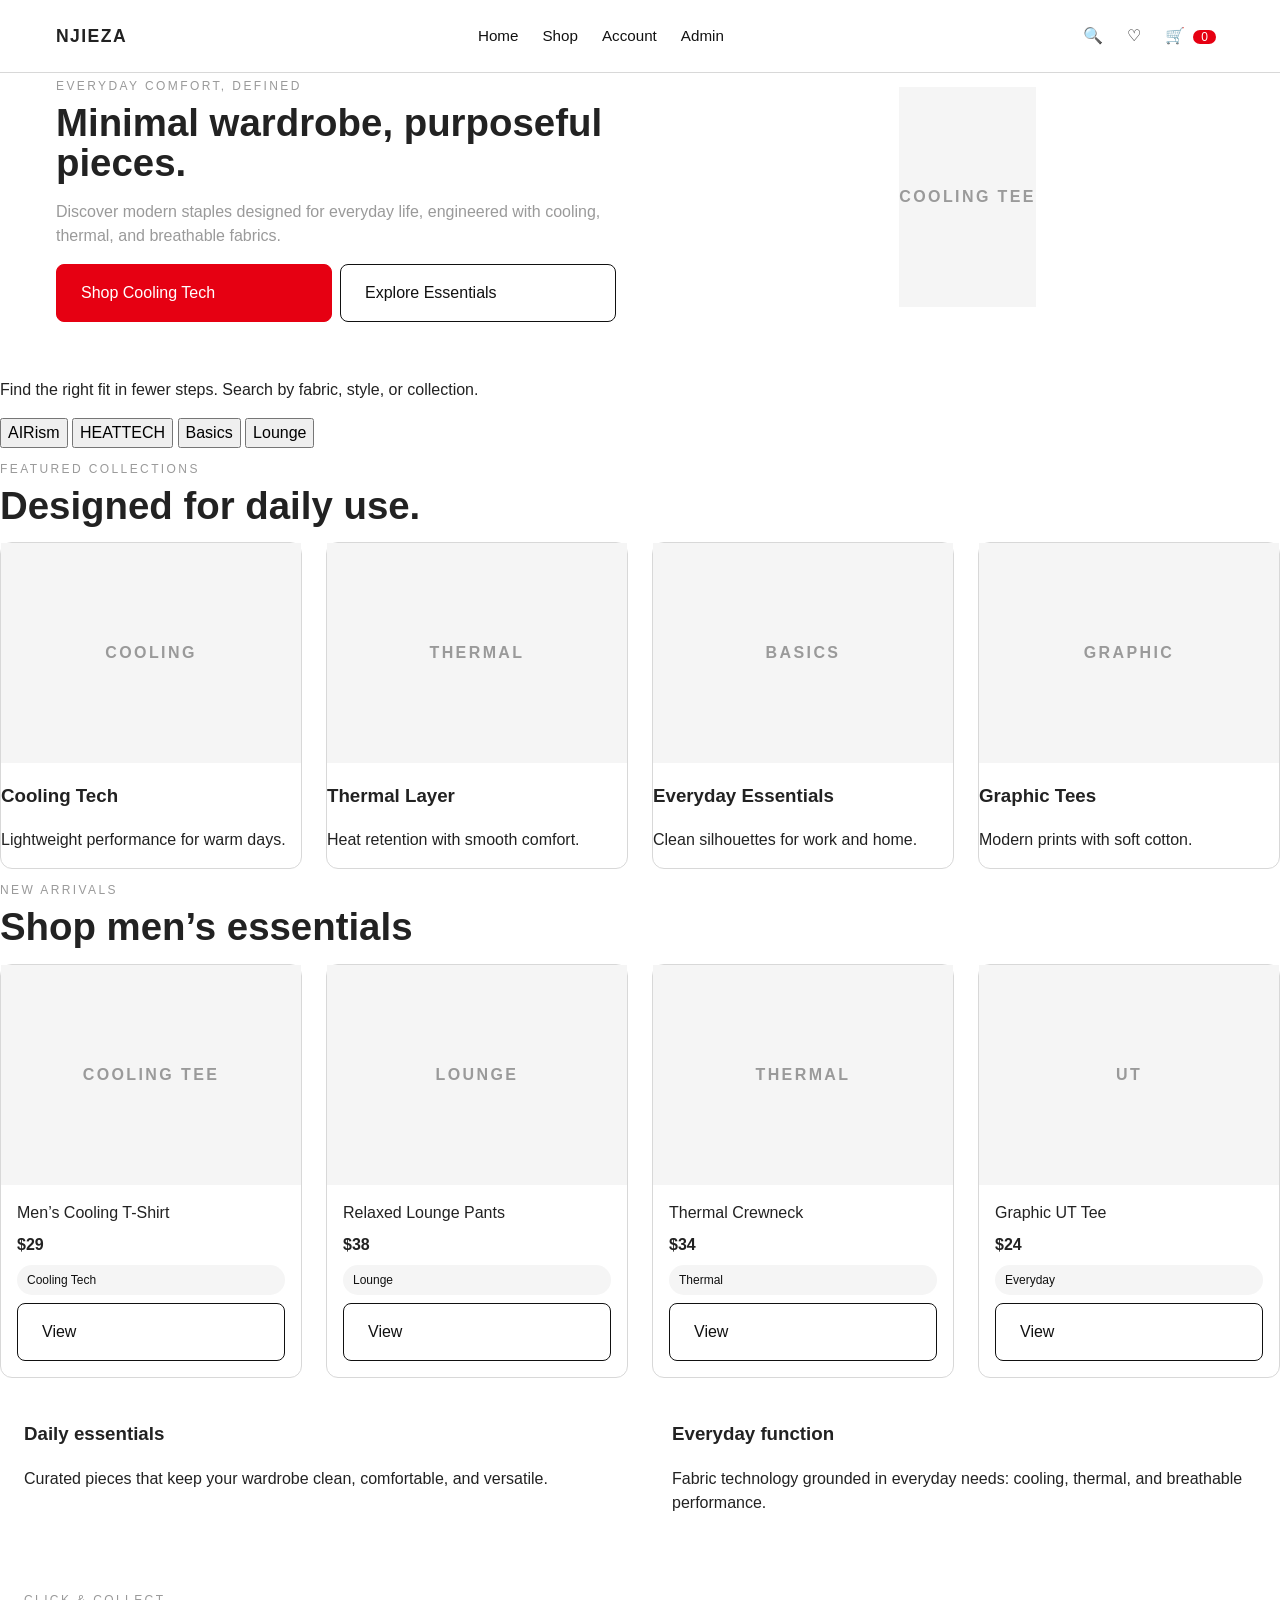
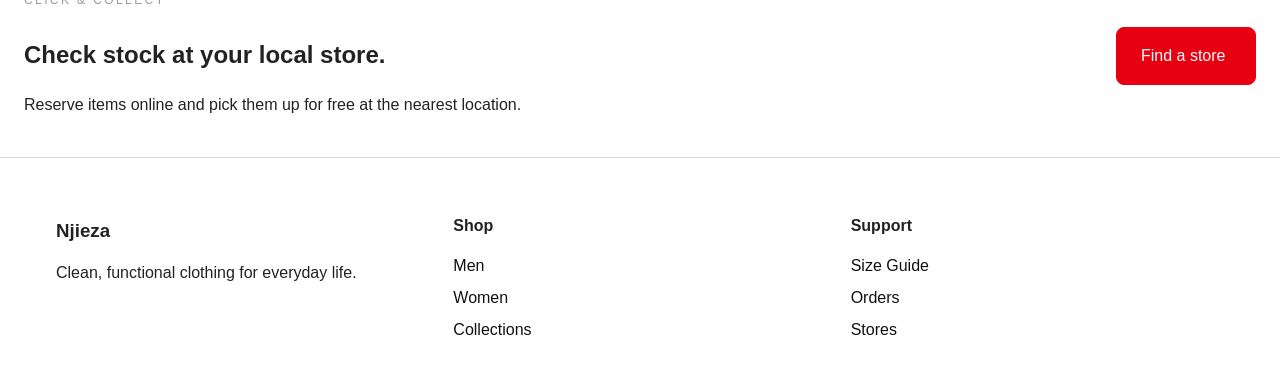
==== index.html @ dba6aa16 "kkk" ====
<!DOCTYPE html>
<html lang="en">
  <head>
    <meta charset="UTF-8" />
    <meta name="viewport" content="width=device-width, initial-scale=1.0" />
    <title>Njieza — Modern Minimal Clothing</title>
    <link rel="stylesheet" href="styles.css" />
    <script defer src="script.js"></script>
  </head>
  <body>
    <div class="site-shell">
      <header class="site-header">
        <div class="header-inner">
          <a class="logo" href="index.html">njieza</a>
          <nav class="main-nav" aria-label="Primary navigation">
            <a href="index.html">Home</a>
            <a href="shop.html">Shop</a>
            <a href="account.html">Account</a>
            <a href="admin.html">Admin</a>
          </nav>
          <div class="header-actions">
            <button class="icon-button search-toggle" type="button" aria-label="Open search">🔍</button>
            <a class="icon-button" href="#" aria-label="Wishlist">♡</a>
            <button class="icon-button cart-button" type="button" aria-label="Open cart">🛒 <span class="cart-count" id="cart-count">0</span></button>
          </div>
        </div>
        <div class="search-bar-panel hidden" id="search-panel">
          <input type="search" placeholder="Search by fabric, collection, or product" aria-label="Search products" />
          <div class="search-suggestions">
            <button type="button">AIRism</button>
            <button type="button">Thermal</button>
            <button type="button">Basics</button>
            <button type="button">Loungewear</button>
          </div>
        </div>
      </header>

      <main>
        <section class="hero-section">
          <div class="hero-copy">
            <span class="eyebrow">Everyday comfort, defined</span>
            <h1>Minimal wardrobe, purposeful pieces.</h1>
            <p>Discover modern staples designed for everyday life, engineered with cooling, thermal, and breathable fabrics.</p>
            <div class="hero-actions">
              <a class="button button-primary" href="product.html">Shop Cooling Tech</a>
              <a class="button button-secondary" href="#collections">Explore Essentials</a>
            </div>
          </div>
          <div class="hero-visual">
            <div class="hero-image hero-image-large">
              <div class="hero-image-frame">cooling tee</div>
            </div>
          </div>
        </section>

        <section class="search-hub">
          <p class="search-hub-copy">Find the right fit in fewer steps. Search by fabric, style, or collection.</p>
          <div class="chips-row">
            <button type="button">AIRism</button>
            <button type="button">HEATTECH</button>
            <button type="button">Basics</button>
            <button type="button">Lounge</button>
          </div>
        </section>

        <section class="collections-section" id="collections">
          <div class="section-head">
            <p class="section-eyebrow">Featured collections</p>
            <h2>Designed for daily use.</h2>
          </div>
          <div class="collection-grid">
            <article class="collection-card">
              <div class="collection-image">cooling</div>
              <h3>Cooling Tech</h3>
              <p>Lightweight performance for warm days.</p>
            </article>
            <article class="collection-card">
              <div class="collection-image">thermal</div>
              <h3>Thermal Layer</h3>
              <p>Heat retention with smooth comfort.</p>
            </article>
            <article class="collection-card">
              <div class="collection-image">basics</div>
              <h3>Everyday Essentials</h3>
              <p>Clean silhouettes for work and home.</p>
            </article>
            <article class="collection-card">
              <div class="collection-image">graphic</div>
              <h3>Graphic Tees</h3>
              <p>Modern prints with soft cotton.</p>
            </article>
          </div>
        </section>

        <section class="product-preview-section" id="men">
          <div class="section-head">
            <p class="section-eyebrow">New arrivals</p>
            <h2>Shop men’s essentials</h2>
          </div>
          <div class="product-grid">
            <article class="product-card">
              <div class="product-card-image">Cooling Tee</div>
              <div class="product-card-body">
                <span>Men’s Cooling T-Shirt</span>
                <strong>$29</strong>
                <span class="badge">Cooling Tech</span>
                <a href="product.html" class="button button-ghost">View</a>
              </div>
            </article>
            <article class="product-card">
              <div class="product-card-image">Lounge</div>
              <div class="product-card-body">
                <span>Relaxed Lounge Pants</span>
                <strong>$38</strong>
                <span class="badge">Lounge</span>
                <a href="product.html" class="button button-ghost">View</a>
              </div>
            </article>
            <article class="product-card">
              <div class="product-card-image">Thermal</div>
              <div class="product-card-body">
                <span>Thermal Crewneck</span>
                <strong>$34</strong>
                <span class="badge">Thermal</span>
                <a href="product.html" class="button button-ghost">View</a>
              </div>
            </article>
            <article class="product-card">
              <div class="product-card-image">UT</div>
              <div class="product-card-body">
                <span>Graphic UT Tee</span>
                <strong>$24</strong>
                <span class="badge">Everyday</span>
                <a href="product.html" class="button button-ghost">View</a>
              </div>
            </article>
          </div>
        </section>

        <section class="editorial-panel">
          <div class="editorial-card">
            <h3>Daily essentials</h3>
            <p>Curated pieces that keep your wardrobe clean, comfortable, and versatile.</p>
          </div>
          <div class="editorial-card">
            <h3>Everyday function</h3>
            <p>Fabric technology grounded in everyday needs: cooling, thermal, and breathable performance.</p>
          </div>
        </section>

        <section class="pickup-banner">
          <div>
            <p class="eyebrow">Click & Collect</p>
            <h2>Check stock at your local store.</h2>
            <p>Reserve items online and pick them up for free at the nearest location.</p>
          </div>
          <a class="button button-primary" href="checkout.html">Find a store</a>
        </section>
      </main>

      <footer class="site-footer">
        <div class="footer-grid">
          <div>
            <h3>Njieza</h3>
            <p>Clean, functional clothing for everyday life.</p>
          </div>
          <div>
            <p><strong>Shop</strong></p>
            <a href="#">Men</a>
            <a href="#">Women</a>
            <a href="#">Collections</a>
          </div>
          <div>
            <p><strong>Support</strong></p>
            <a href="#">Size Guide</a>
            <a href="#">Orders</a>
            <a href="#">Stores</a>
          </div>
        </div>
      </footer>

      <div class="mini-cart-drawer hidden" id="mini-cart">
        <div class="drawer-header">
          <h2>Your cart</h2>
          <button class="icon-button drawer-close" type="button" aria-label="Close cart">✕</button>
        </div>
        <div class="drawer-content" id="drawer-items">
          <p class="drawer-empty">Your cart is empty.</p>
        </div>
        <div class="drawer-footer">
          <div class="drawer-total">
            <span>Subtotal</span>
            <strong id="drawer-total">$0.00</strong>
          </div>
          <a class="button button-primary" href="checkout.html">Checkout</a>
        </div>
      </div>
    </div>
  </body>
</html>
---- styles.css ----
:root {
  --red: #e60012;
  --black: #111111;
  --charcoal: #222222;
  --white: #ffffff;
  --gray-100: #f5f5f5;
  --gray-200: #d8d8d8;
  --gray-300: #e0e0e0;
  --gray-400: #9a9a9a;
  --text: #222222;
  --radius-sm: 6px;
  --radius-md: 8px;
  --radius-lg: 12px;
  --body: 16px;
  --space-xs: 4px;
  --space-s: 8px;
  --space-m: 16px;
  --space-l: 24px;
  --space-xl: 32px;
  --space-xxl: 40px;
}

* {
  box-sizing: border-box;
}

html {
  scroll-behavior: smooth;
}

body {
  margin: 0;
  font-family: Inter, Roboto, Helvetica Neue, Arial, sans-serif;
  color: var(--text);
  background: var(--white);
  line-height: 1.5;
}

a {
  color: inherit;
  text-decoration: none;
}

button,
input,
select {
  font: inherit;
}

button {
  cursor: pointer;
}

.site-shell {
  min-height: 100vh;
}

.site-header {
  border-bottom: 1px solid var(--gray-200);
  background: var(--white);
  position: sticky;
  top: 0;
  z-index: 100;
}

.header-inner {
  display: flex;
  align-items: center;
  justify-content: space-between;
  gap: var(--space-m);
  max-width: 1200px;
  margin: 0 auto;
  padding: var(--space-m);
}

.logo {
  font-size: 1.1rem;
  font-weight: 700;
  letter-spacing: 0.08em;
  text-transform: uppercase;
}

.main-nav {
  display: flex;
  gap: var(--space-l);
  flex-wrap: wrap;
}

.main-nav a {
  color: var(--black);
  font-size: 0.95rem;
}

.header-actions {
  display: flex;
  align-items: center;
  gap: var(--space-s);
}

.icon-button {
  border: none;
  background: transparent;
  color: var(--black);
  font-size: 1rem;
  padding: var(--space-s);
}

.cart-count {
  background: var(--red);
  color: var(--white);
  border-radius: 999px;
  padding: 0 var(--space-s);
  font-size: 0.75rem;
  margin-left: var(--space-xs);
}

.search-bar-panel {
  max-width: 1200px;
  margin: 0 auto;
  padding: 0 var(--space-m) var(--space-m);
}

.search-bar-panel input {
  width: 100%;
  max-width: 680px;
  padding: var(--space-m);
  border: 1px solid var(--gray-200);
  border-radius: var(--radius-md);
}

.search-suggestions {
  display: flex;
  flex-wrap: wrap;
  gap: var(--space-s);
  margin-top: var(--space-s);
}

.search-suggestions button {
  border: 1px solid var(--gray-200);
  background: var(--gray-100);
  padding: var(--space-s) var(--space-m);
  border-radius: var(--radius-md);
}

.hidden {
  display: none !important;
}

.hero-section,
.account-hero,
.admin-login-panel,
.admin-dashboard,
.filters-section,
.product-page,
.checkout-page {
  padding: 0 var(--space-m) var(--space-xxl);
  max-width: 1200px;
  margin: 0 auto;
}

.hero-section {
  display: grid;
  gap: var(--space-xxl);
  align-items: center;
  grid-template-columns: 1.2fr 1fr;
}

.hero-copy {
  max-width: 560px;
}

.eyebrow,
.section-eyebrow {
  display: inline-block;
  text-transform: uppercase;
  letter-spacing: 0.2em;
  color: var(--gray-400);
  font-size: 0.75rem;
  margin-bottom: var(--space-s);
}

.hero-section h1,
.section-head h2,
.account-hero h1,
.admin-login-panel h1 {
  font-size: clamp(2rem, 3vw, 3.2rem);
  margin: 0 0 var(--space-m);
  line-height: 1.05;
}

.hero-section p,
.section-head p,
.product-description,
.details-card p,
.review-copy,
.sidebar-note p,
.account-hero p,
.admin-login-panel p {
  color: var(--gray-400);
  max-width: 620px;
}

.hero-actions,
.product-actions,
.filters-grid,
.account-grid,
.admin-grid,
.admin-wide {
  display: grid;
  gap: var(--space-s);
}

.hero-actions {
  grid-template-columns: repeat(2, minmax(0, 1fr));
}

.button {
  border: 1px solid transparent;
  padding: 16px 24px;
  border-radius: var(--radius-md);
  min-width: 140px;
  transition: transform 0.2s ease, background 0.2s ease, color 0.2s ease;
}

.button:hover {
  transform: translateY(-1px);
}

.button-primary {
  background: var(--red);
  border-color: var(--red);
  color: var(--white);
}

.button-secondary,
.button-ghost {
  background: var(--white);
  border-color: var(--black);
  color: var(--black);
}

.hero-visual {
  display: flex;
  justify-content: center;
}

.hero-image,
.collection-image,
.product-card-image,
.recommendation-image,
.product-image,
.qr-placeholder {
  height: 220px;
  background: var(--gray-100);
  color: var(--gray-400);
  display: grid;
  place-items: center;
  text-transform: uppercase;
  letter-spacing: 0.15em;
  font-weight: 700;
}

.hero-card,
.collection-card,
.product-card,
.account-card,
.admin-card,
.checkout-card,
.details-card,
.review-card {
  background: var(--white);
  border: 1px solid var(--gray-200);
  border-radius: var(--radius-lg);
}

.hero-card {
  padding: var(--space-l);
}

.hero-card-small {
  min-height: 220px;
  display: grid;
  place-items: center;
}

.collection-grid,
.product-grid {
  display: grid;
  gap: var(--space-l);
}

.collection-grid {
  grid-template-columns: repeat(4, minmax(0, 1fr));
}

.product-card {
  display: flex;
  flex-direction: column;
}

.product-card-body {
  display: grid;
  gap: var(--space-s);
  padding: var(--space-m);
}

.product-card-body strong {
  font-size: 1rem;
}

.badge {
  display: inline-flex;
  background: var(--gray-100);
  color: var(--black);
  border-radius: 999px;
  padding: 6px 10px;
  font-size: 0.75rem;
}

.product-preview-section .product-grid {
  grid-template-columns: repeat(4, minmax(0, 1fr));
}

.editorial-panel {
  display: grid;
  gap: var(--space-m);
  grid-template-columns: 1fr 1fr;
}

.editorial-card,
.pickup-banner,
.account-card,
.admin-card,
.checkout-card {
  padding: var(--space-l);
}

.pickup-banner {
  display: flex;
  align-items: center;
  justify-content: space-between;
  gap: var(--space-m);
}

.site-footer {
  border-top: 1px solid var(--gray-200);
  background: var(--white);
}

.footer-grid {
  display: grid;
  gap: var(--space-l);
  grid-template-columns: repeat(3, minmax(0, 1fr));
  max-width: 1200px;
  margin: 0 auto;
  padding: var(--space-xxl) var(--space-m);
}

.footer-grid h3 {
  margin-bottom: var(--space-s);
}

.footer-grid a {
  display: block;
  margin-bottom: var(--space-s);
  color: var(--black);
}

.product-page .product-hero {
  display: grid;
  gap: var(--space-xxl);
  grid-template-columns: 1.1fr 0.9fr;
  align-items: start;
  padding-top: var(--space-xxl);
}

.product-media,
.product-details {
  background: var(--white);
}

.thumbnail-row,
.swatch-row,
.size-row,
.badge-strip,
.product-actions,
.filters-grid,
.wishlist-list,
.history-list,
.reorder-list,
.inventory-list,
.member-list {
  display: grid;
  gap: var(--space-s);
}

.thumbnail,
.swatch,
.size-chip,
.store-card {
  border: 1px solid var(--gray-200);
  background: var(--white);
}

.thumbnail {
  padding: var(--space-s) var(--space-m);
  border-radius: var(--radius-md);
}

.thumbnail.selected,
.swatch.selected,
.size-chip.selected,
.store-card.selected {
  border-color: var(--red);
}

.swatch {
  width: 40px;
  height: 40px;
  border-radius: 50%;
  border: 2px solid transparent;
}

.swatch[data-color="cooling"] { background: #ffffff; }
.swatch[data-color="black"] { background: #111111; }
.swatch[data-color="steel"] { background: #4d4d4d; }

.size-chip {
  padding: 12px 18px;
  border-radius: var(--radius-md);
}

.size-chip.unavailable {
  opacity: 0.4;
  cursor: not-allowed;
}

.variant-group,
.size-assistant,
.product-form,
.checkout-card,
.account-card,
.admin-card {
  display: grid;
  gap: var(--space-s);
}

.variant-label,
.filters-grid label,
.size-assistant label,
.delivery-panel label {
  display: grid;
  gap: var(--space-xs);
  color: var(--charcoal);
}

input,
select {
  width: 100%;
  padding: var(--space-s) var(--space-m);
  border: 1px solid var(--gray-200);
  border-radius: var(--radius-md);
}

.recommendation.hidden,
.order-dialog.hidden {
  display: none;
}

.style-with-section .recommendation-carousel {
  display: grid;
  grid-template-columns: repeat(3, minmax(0, 1fr));
  gap: var(--space-l);
}

.recommendation-card {
  padding: var(--space-m);
}

.recommendation-card .recommendation-image {
  height: 180px;
}

.details-grid,
.account-grid,
.admin-grid {
  display: grid;
  gap: var(--space-l);
}

.details-grid {
  grid-template-columns: 1fr 1fr;
}

.review-card,
.details-card,
.account-card,
.admin-card,
.checkout-card {
  padding: var(--space-l);
}

.review-meta {
  color: var(--gray-400);
  font-size: 0.9rem;
}

.availability-section {
  display: grid;
  gap: var(--space-l);
  grid-template-columns: 1.6fr 1fr;
}

.availability-panel,
.membership-card {
  padding: var(--space-l);
}

.store-list,
.admin-members,
.wishlist-list,
.history-list,
.reorder-list,
.inventory-list {
  display: grid;
  gap: var(--space-s);
  margin-top: var(--space-m);
}

.store-card {
  border-radius: var(--radius-md);
  padding: var(--space-m);
  cursor: pointer;
}

.membership-card {
  display: grid;
  gap: var(--space-m);
}

.qr-placeholder {
  height: 200px;
  display: grid;
  place-items: center;
  background: var(--white);
}

.checkout-hero {
  max-width: 1200px;
  margin: 0 auto;
  padding: 0 var(--space-m) var(--space-l);
}

.checkout-progress {
  display: flex;
  align-items: center;
  gap: 10px;
}

.step {
  width: 32px;
  height: 32px;
  border-radius: 50%;
  border: 1px solid var(--gray-200);
  display: grid;
  place-items: center;
  color: var(--gray-400);
}

.step.active {
  border-color: var(--red);
  color: var(--red);
}

.progress-line {
  flex: 1;
  height: 1px;
  background: var(--gray-200);
}

.progress-labels {
  display: grid;
  grid-template-columns: repeat(4, 1fr);
  gap: 10px;
  margin-top: var(--space-s);
  font-size: 0.85rem;
  color: var(--gray-400);
}

.checkout-grid {
  display: grid;
  grid-template-columns: 2.4fr 1fr;
  gap: var(--space-l);
  max-width: 1200px;
  margin: 0 auto;
  padding: 0 var(--space-m) var(--space-xxl);
}

.checkout-panel {
  display: grid;
  gap: var(--space-l);
}

.radio-group {
  display: grid;
  gap: var(--space-s);
  margin-top: var(--space-m);
}

.radio-group label {
  display: flex;
  gap: var(--space-s);
  align-items: center;
}

.delivery-panel {
  display: grid;
  gap: var(--space-m);
  margin-top: var(--space-l);
}

.form-row {
  display: grid;
  grid-template-columns: 1fr 1fr;
  gap: var(--space-s);
}

.order-summary {
  display: grid;
  gap: var(--space-s);
}

.order-row {
  display: flex;
  justify-content: space-between;
}

.order-row.total {
  border-top: 1px solid var(--gray-200);
  padding-top: var(--space-s);
}

.sidebar-card {
  padding: var(--space-l);
  background: var(--gray-100);
}

.checkout-cart-summary {
  display: grid;
  gap: var(--space-s);
}

.checkout-item {
  display: flex;
  justify-content: space-between;
}

.sidebar-note {
  margin-top: var(--space-l);
}

.order-dialog {
  position: fixed;
  inset: 0;
  background: rgba(17, 17, 17, 0.55);
  display: grid;
  place-items: center;
  padding: var(--space-l);
}

.order-dialog-card {
  background: var(--white);
  border-radius: var(--radius-lg);
  padding: var(--space-xxl);
  max-width: 480px;
  text-align: center;
}

.mini-cart-drawer {
  position: fixed;
  top: 0;
  right: 0;
  width: min(420px, 100%);
  height: 100vh;
  background: var(--white);
  border-left: 1px solid var(--gray-200);
  box-shadow: -12px 0 40px rgba(0, 0, 0, 0.06);
  display: flex;
  flex-direction: column;
  z-index: 100;
}

.drawer-header,
.drawer-footer {
  padding: var(--space-l);
}

.drawer-header {
  display: flex;
  justify-content: space-between;
  align-items: center;
}

.drawer-content {
  flex: 1;
  padding: 0 var(--space-l);
  overflow-y: auto;
}

.drawer-empty {
  color: var(--gray-400);
}

.drawer-total {
  display: flex;
  justify-content: space-between;
  margin-bottom: var(--space-s);
}

.filters-grid {
  display: grid;
  grid-template-columns: repeat(4, minmax(0, 1fr));
  gap: var(--space-l);
}

.filters-grid label {
  display: grid;
  gap: var(--space-s);
}

.empty-state {
  color: var(--gray-400);
  padding: var(--space-l) 0;
}

.account-hero {
  padding-top: var(--space-xxl);
}

.account-card {
  padding: var(--space-l);
}

.account-grid {
  display: grid;
  gap: var(--space-l);
  grid-template-columns: 1fr 1fr;
}

.account-membership {
  display: grid;
  gap: var(--space-m);
}

.membership-label {
  font-weight: 700;
  color: var(--gray-400);
}

.membership-code {
  font-size: 1.4rem;
  letter-spacing: 0.1em;
}

.wishlist-list,
.history-list,
.reorder-list,
.inventory-list,
.member-list {
  display: grid;
  gap: var(--space-s);
}

.wishlist-row,
.history-card,
.reorder-row,
.inventory-row,
.member-row,
.table-row {
  display: grid;
  gap: var(--space-s);
  padding: var(--space-s) var(--space-s);
  border-bottom: 1px solid var(--gray-200);
}

.wishlist-row,
.reorder-row,
.inventory-row,
.member-row,
.order-row {
  grid-template-columns: 1fr auto;
  align-items: center;
}

.history-card {
  grid-template-columns: 1fr auto;
  align-items: center;
}

.admin-login-panel,
.admin-dashboard {
  max-width: 1200px;
  margin: 0 auto;
  padding: var(--space-xxl) var(--space-m);
}

.admin-login-panel {
  display: grid;
  place-items: center;
  min-height: 70vh;
}

.admin-grid {
  display: grid;
  gap: var(--space-l);
  grid-template-columns: repeat(4, minmax(0, 1fr));
}

.admin-metric {
  text-align: center;
}

.admin-metric strong {
  display: block;
  font-size: 1.8rem;
  margin-top: var(--space-s);
}

.admin-panel {
  margin-top: var(--space-l);
}

.admin-wide {
  grid-column: span 4;
  display: grid;
  grid-template-columns: repeat(2, minmax(0, 1fr));
  gap: var(--space-l);
}

.product-form {
  display: grid;
  gap: var(--space-s);
  margin-top: var(--space-l);
}

.admin-dashboard .table-row,
.admin-dashboard .order-row,
.admin-dashboard .inventory-row,
.admin-dashboard .member-row {
  border-bottom: 1px solid var(--gray-200);
}

.admin-dashboard .table-row {
  grid-template-columns: 1.5fr 0.8fr 0.8fr 0.8fr 0.6fr;
  align-items: center;
}

.admin-dashboard .order-row {
  display: grid;
  grid-template-columns: 1.6fr 0.8fr 0.8fr 1fr;
  align-items: center;
}

.admin-dashboard .inventory-row,
.admin-dashboard .member-row {
  grid-template-columns: 1fr auto;
  align-items: center;
}

.admin-dashboard .order-action {
  justify-self: end;
}

.admin-card h3,
.product-form h4,
.account-card h2,
.checkout-card h2,
.details-card h3,
.review-card h3 {
  margin-bottom: var(--space-s);
}

@media (max-width: 980px) {
  .hero-section,
  .product-hero,
  .checkout-grid,
  .details-grid,
  .collection-grid,
  .product-grid,
  .style-with-section .recommendation-carousel,
  .footer-grid,
  .editorial-panel,
  .availability-section,
  .account-grid,
  .admin-grid,
  .admin-wide,
  .filters-grid {
    grid-template-columns: 1fr;
  }

  .main-nav {
    gap: var(--space-m);
  }
}

@media (max-width: 680px) {
  .header-inner {
    flex-direction: column;
    align-items: stretch;
  }

  .hero-section,
  .product-hero {
    padding-top: var(--space-l);
  }

  .hero-actions {
    grid-template-columns: 1fr;
  }

  .button {
    width: 100%;
  }

  .form-row {
    grid-template-columns: 1fr;
  }
}
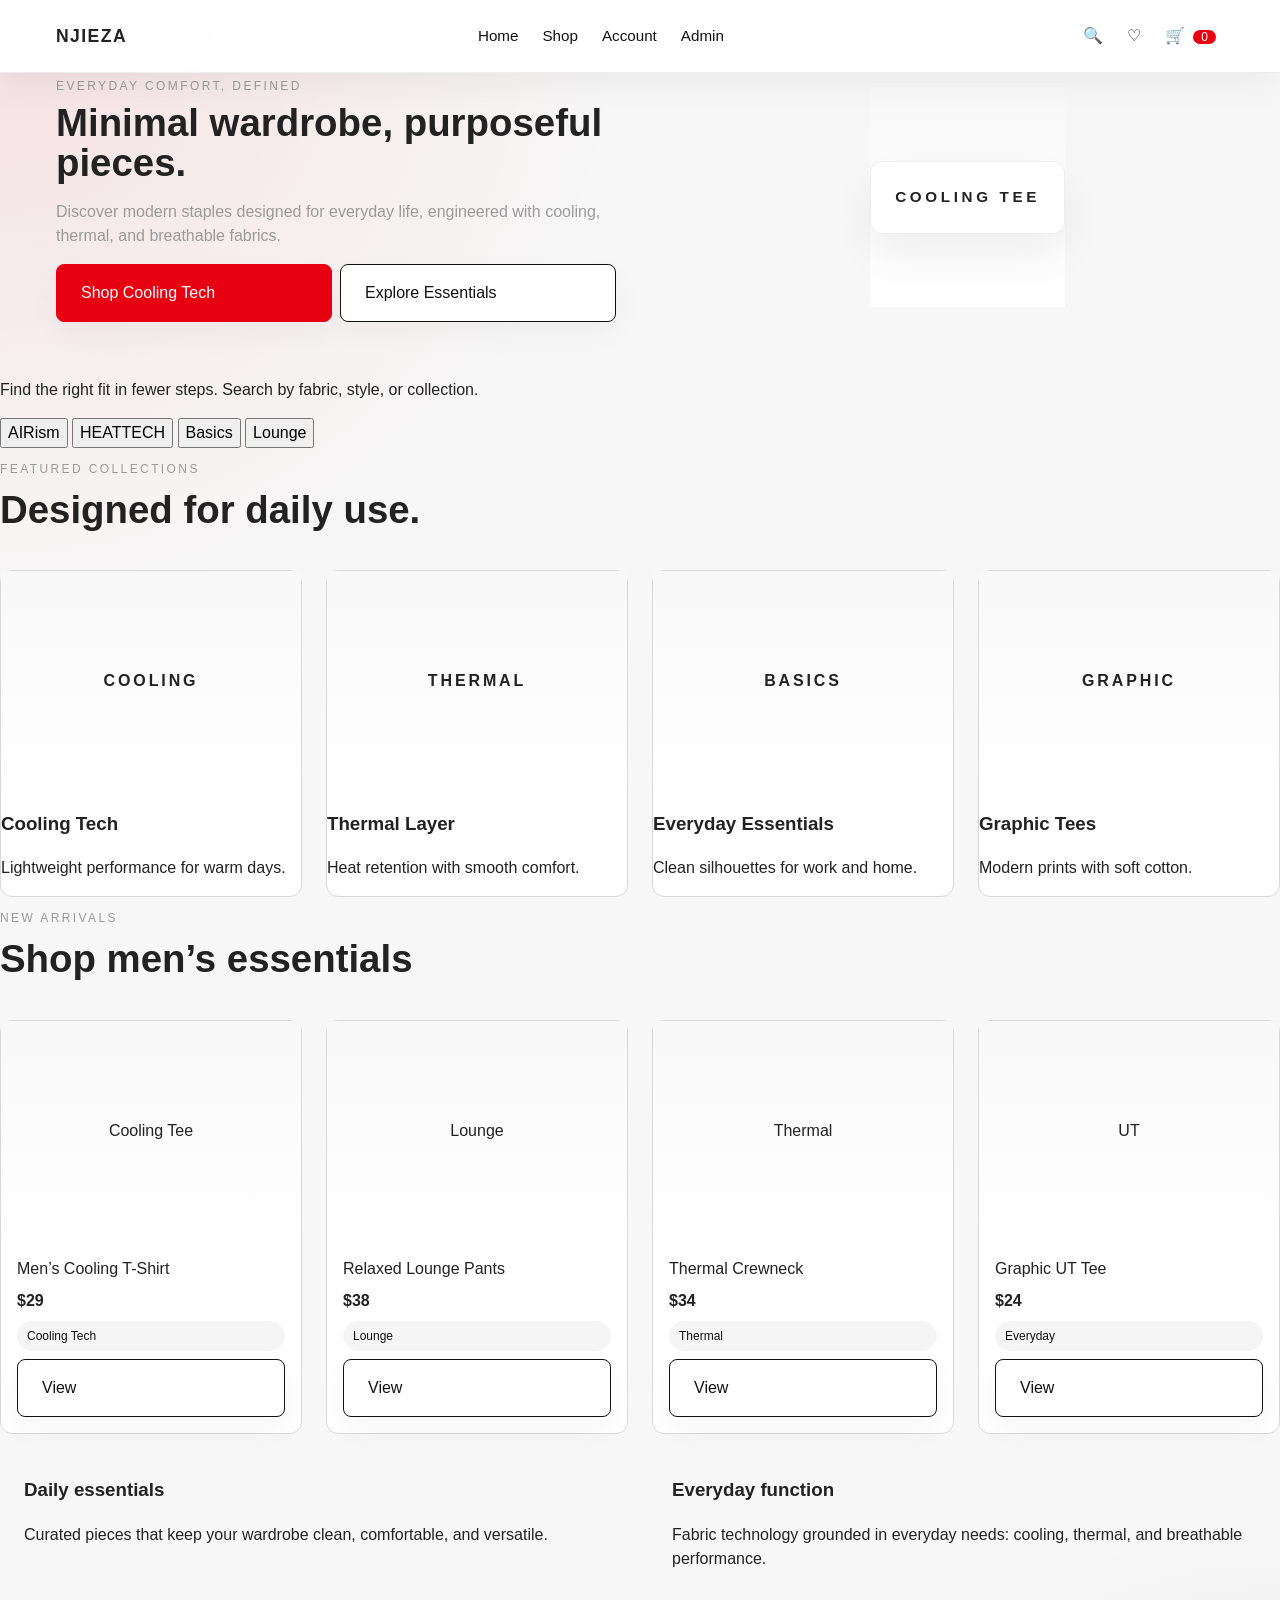
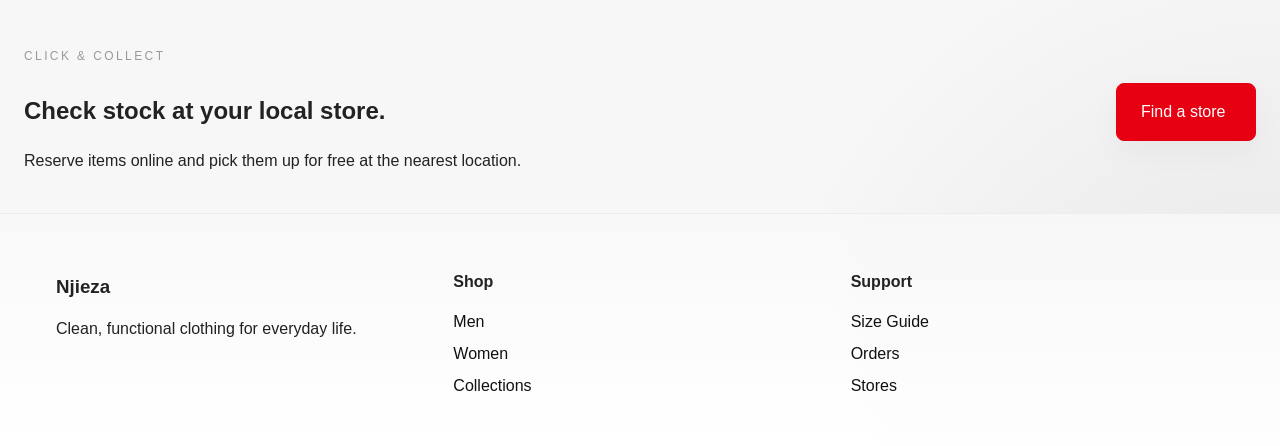
==== commit f592bde5: "ass" ====
--- a/index.html
+++ b/index.html
@@ -42,7 +42,7 @@
             <h1>Minimal wardrobe, purposeful pieces.</h1>
             <p>Discover modern staples designed for everyday life, engineered with cooling, thermal, and breathable fabrics.</p>
             <div class="hero-actions">
-              <a class="button button-primary" href="product.html">Shop Cooling Tech</a>
+              <a class="button button-primary" href="product.html?id=cooling-tee">Shop Cooling Tech</a>
               <a class="button button-secondary" href="#collections">Explore Essentials</a>
             </div>
           </div>
--- a/styles.css
+++ b/styles.css
@@ -30,9 +30,12 @@
 
 body {
   margin: 0;
+  min-height: 100vh;
   font-family: Inter, Roboto, Helvetica Neue, Arial, sans-serif;
   color: var(--text);
-  background: var(--white);
+  background: radial-gradient(circle at top left, rgba(230, 0, 18, 0.09), transparent 26%),
+              radial-gradient(circle at bottom right, rgba(17, 17, 17, 0.08), transparent 22%),
+              #f7f7f7;
   line-height: 1.5;
 }
 
@@ -56,11 +59,13 @@
 }
 
 .site-header {
-  border-bottom: 1px solid var(--gray-200);
-  background: var(--white);
+  border-bottom: 1px solid rgba(34, 34, 34, 0.08);
+  background: rgba(255, 255, 255, 0.96);
+  backdrop-filter: blur(14px);
   position: sticky;
   top: 0;
   z-index: 100;
+  box-shadow: 0 12px 36px rgba(17, 17, 17, 0.05);
 }
 
 .header-inner {
@@ -219,11 +224,13 @@
   padding: 16px 24px;
   border-radius: var(--radius-md);
   min-width: 140px;
-  transition: transform 0.2s ease, background 0.2s ease, color 0.2s ease;
+  transition: transform 0.2s ease, background 0.2s ease, color 0.2s ease, border-color 0.2s ease, box-shadow 0.2s ease;
+  box-shadow: 0 12px 30px rgba(0, 0, 0, 0.04);
 }
 
 .button:hover {
-  transform: translateY(-1px);
+  transform: translateY(-2px);
+  box-shadow: 0 18px 36px rgba(0, 0, 0, 0.08);
 }
 
 .button-primary {
@@ -246,18 +253,84 @@
 
 .hero-image,
 .collection-image,
-.product-card-image,
 .recommendation-image,
-.product-image,
 .qr-placeholder {
   height: 220px;
-  background: var(--gray-100);
-  color: var(--gray-400);
+  background: linear-gradient(180deg, #f8f8f8 0%, #ffffff 100%);
+  color: var(--gray-500);
   display: grid;
   place-items: center;
   text-transform: uppercase;
-  letter-spacing: 0.15em;
+  letter-spacing: 0.18em;
   font-weight: 700;
+}
+
+.product-card-image,
+.product-image {
+  width: 100%;
+  min-height: 220px;
+  max-height: 320px;
+  border-radius: var(--radius-md);
+  overflow: hidden;
+  background: linear-gradient(180deg, #f8f8f8 0%, #ffffff 100%);
+  display: grid;
+  place-items: center;
+}
+
+img.product-card-image,
+img.product-image {
+  width: 100%;
+  height: 100%;
+  object-fit: cover;
+  display: block;
+}
+
+.hero-image-frame {
+  width: min(320px, 100%);
+  padding: var(--space-l);
+  border: 1px solid rgba(17, 17, 17, 0.07);
+  border-radius: var(--radius-lg);
+  background: rgba(255, 255, 255, 0.88);
+  box-shadow: 0 20px 40px rgba(17, 17, 17, 0.06);
+  text-transform: uppercase;
+  letter-spacing: 0.24em;
+  font-size: 0.95rem;
+  color: var(--gray-500);
+}
+
+.section-head {
+  display: grid;
+  gap: var(--space-xs);
+  margin-bottom: var(--space-l);
+}
+
+.main-nav a:hover,
+.button-secondary:hover,
+.button-ghost:hover {
+  color: var(--red);
+  border-color: rgba(230, 0, 18, 0.2);
+}
+
+input:focus,
+select:focus {
+  outline: none;
+  border-color: var(--red);
+  box-shadow: 0 0 0 4px rgba(230, 0, 18, 0.12);
+}
+
+.collection-card,
+.product-card,
+.editorial-card,
+.store-card {
+  transition: transform 0.25s ease, box-shadow 0.25s ease;
+}
+
+.collection-card:hover,
+.product-card:hover,
+.editorial-card:hover,
+.store-card:hover {
+  transform: translateY(-3px);
+  box-shadow: 0 26px 55px rgba(0, 0, 0, 0.08);
 }
 
 .hero-card,
@@ -296,6 +369,7 @@
 .product-card {
   display: flex;
   flex-direction: column;
+  transition: transform 0.25s ease, box-shadow 0.25s ease;
 }
 
 .product-card-body {
@@ -343,8 +417,8 @@
 }
 
 .site-footer {
-  border-top: 1px solid var(--gray-200);
-  background: var(--white);
+  border-top: 1px solid rgba(34, 34, 34, 0.08);
+  background: linear-gradient(180deg, rgba(248, 248, 248, 0.95), rgba(255, 255, 255, 0.96));
 }
 
 .footer-grid {
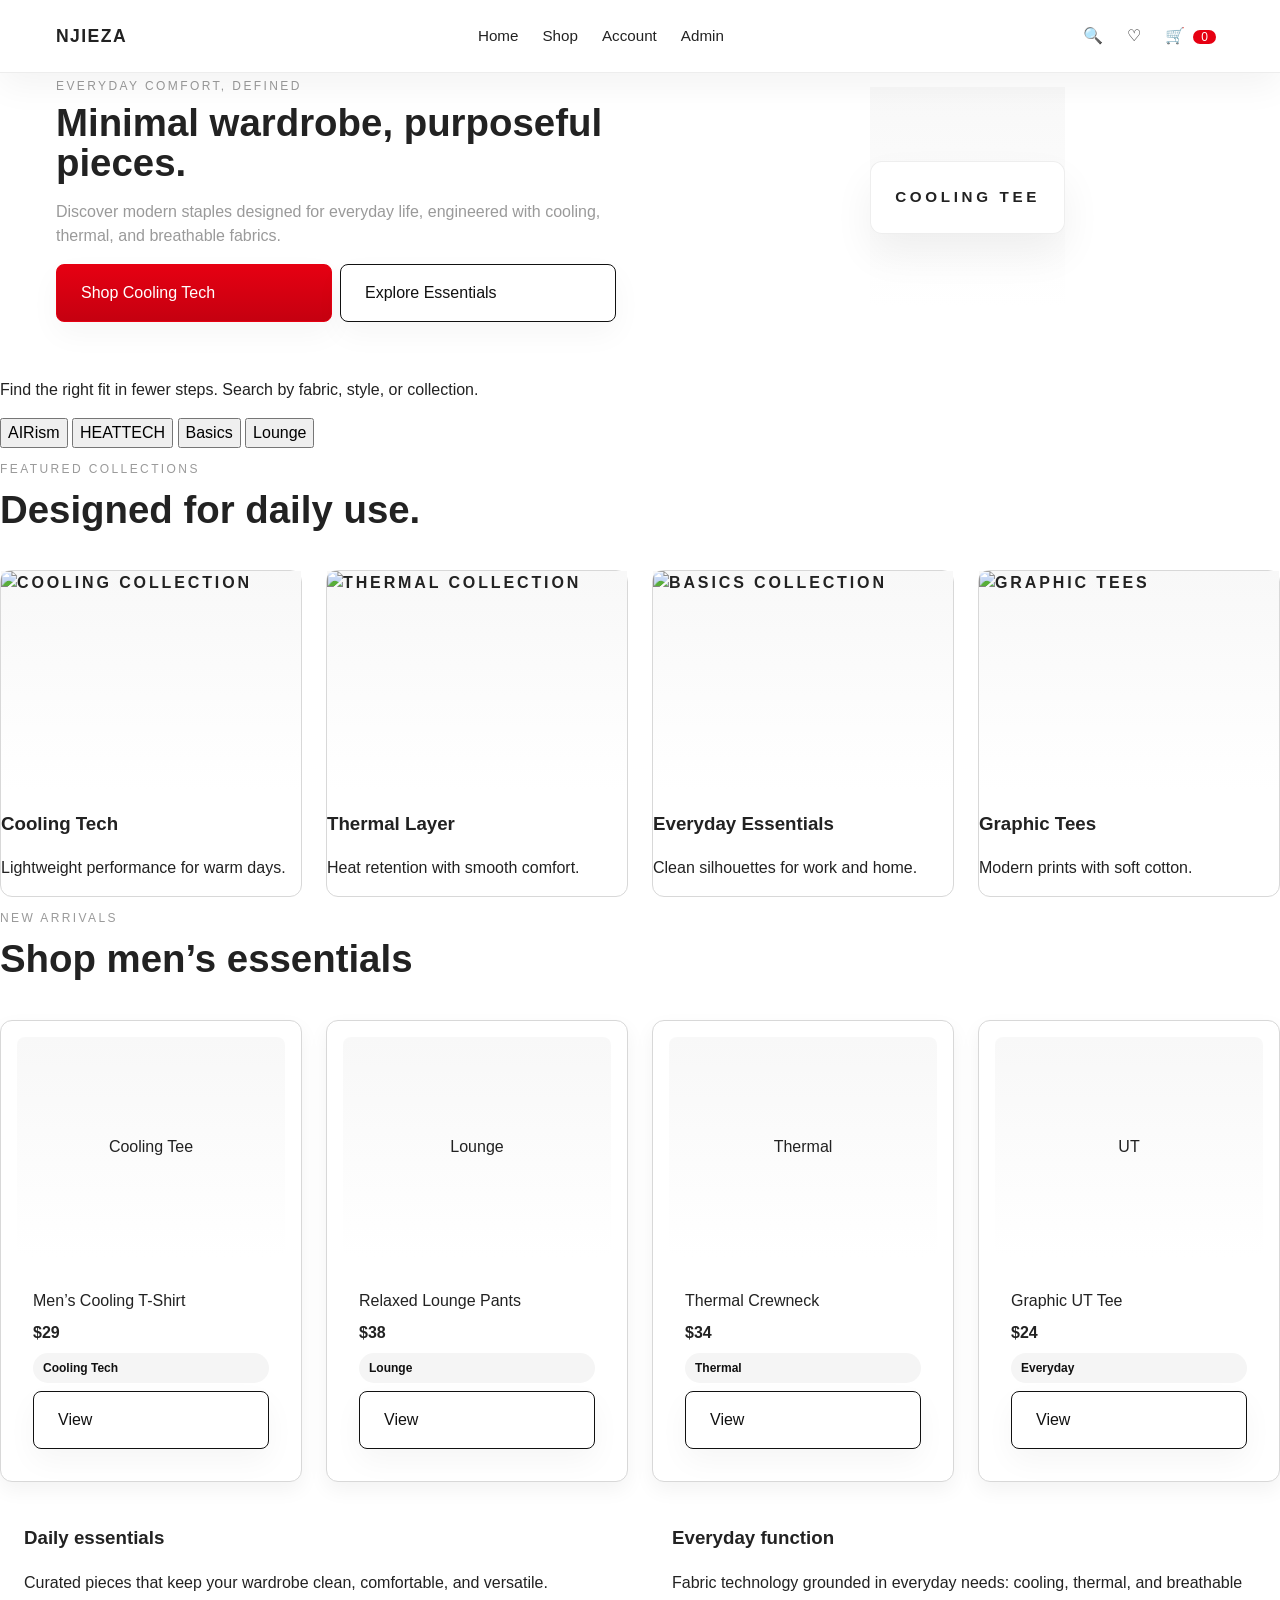
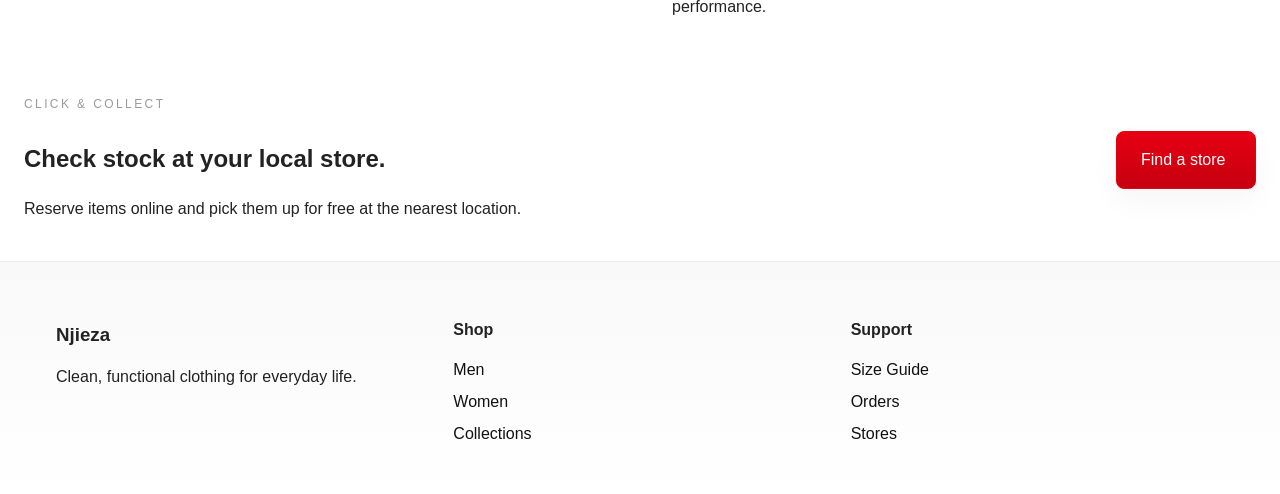
==== commit 4c0c1f6c: "yyy" ====
--- a/index.html
+++ b/index.html
@@ -70,22 +70,22 @@
           </div>
           <div class="collection-grid">
             <article class="collection-card">
-              <div class="collection-image">cooling</div>
+              <div class="collection-image"><img src="https://images.unsplash.com/photo-1512436991641-6745cdb1723f?auto=format&fit=crop&w=1200&q=80" alt="Cooling collection" /></div>
               <h3>Cooling Tech</h3>
               <p>Lightweight performance for warm days.</p>
             </article>
             <article class="collection-card">
-              <div class="collection-image">thermal</div>
+              <div class="collection-image"><img src="https://images.unsplash.com/photo-1514996937319-344454492b37?auto=format&fit=crop&w=1200&q=80" alt="Thermal collection" /></div>
               <h3>Thermal Layer</h3>
               <p>Heat retention with smooth comfort.</p>
             </article>
             <article class="collection-card">
-              <div class="collection-image">basics</div>
+              <div class="collection-image"><img src="https://images.unsplash.com/photo-1540574163026-643ea20ade25?auto=format&fit=crop&w=1200&q=80" alt="Basics collection" /></div>
               <h3>Everyday Essentials</h3>
               <p>Clean silhouettes for work and home.</p>
             </article>
             <article class="collection-card">
-              <div class="collection-image">graphic</div>
+              <div class="collection-image"><img src="https://images.unsplash.com/photo-1512436991641-6745cdb1723f?auto=format&fit=crop&w=1200&q=80" alt="Graphic tees" /></div>
               <h3>Graphic Tees</h3>
               <p>Modern prints with soft cotton.</p>
             </article>
--- a/styles.css
+++ b/styles.css
@@ -33,9 +33,7 @@
   min-height: 100vh;
   font-family: Inter, Roboto, Helvetica Neue, Arial, sans-serif;
   color: var(--text);
-  background: radial-gradient(circle at top left, rgba(230, 0, 18, 0.09), transparent 26%),
-              radial-gradient(circle at bottom right, rgba(17, 17, 17, 0.08), transparent 22%),
-              #f7f7f7;
+  background: #fff;
   line-height: 1.5;
 }
 
@@ -92,9 +90,11 @@
 }
 
 .main-nav a {
-  color: var(--black);
+  color: var(--charcoal);
   font-size: 0.95rem;
 }
+
+.main-nav a:hover { color: var(--red); }
 
 .header-actions {
   display: flex;
@@ -234,7 +234,7 @@
 }
 
 .button-primary {
-  background: var(--red);
+  background: linear-gradient(180deg,var(--red),#c50010);
   border-color: var(--red);
   color: var(--white);
 }
@@ -284,6 +284,53 @@
   object-fit: cover;
   display: block;
 }
+
+.collection-image img,
+.recommendation-image,
+.recommendation-image img { width:100%; height:100%; object-fit:cover; display:block; border-radius:8px; }
+
+/* Red & white accents */
+.badge { background: rgba(230,0,18,0.08); color: var(--red); padding: 2px 8px; border-radius:999px; font-weight:600; }
+.site-footer { background: #fff; border-top:1px solid rgba(17,17,17,0.06); }
+
+.hero-image-frame { background: linear-gradient(180deg, rgba(230,0,18,0.06), rgba(255,255,255,0.4)); color: var(--red); }
+
+.product-card {
+  display: grid;
+  grid-template-rows: auto 1fr;
+  gap: var(--space-m);
+  border-radius: var(--radius-md);
+  padding: var(--space-m);
+  background: var(--white);
+  box-shadow: 0 8px 20px rgba(17,17,17,0.05);
+}
+
+.product-card-body {
+  display: flex;
+  flex-direction: column;
+  gap: 8px;
+}
+
+.history-card, .table-row.order-row {
+  display: flex;
+  justify-content: space-between;
+  align-items: center;
+  padding: var(--space-s);
+  border-radius: var(--radius-sm);
+  background: linear-gradient(180deg, #fff, #fbfbfb);
+  box-shadow: 0 6px 18px rgba(17,17,17,0.04);
+  margin-bottom: var(--space-s);
+}
+
+.timeline {
+  margin-top: var(--space-m);
+  border-left: 2px solid rgba(0,0,0,0.06);
+  padding-left: var(--space-m);
+}
+.timeline-row { display:flex; justify-content:space-between; padding:6px 0; }
+
+.track-form { display:flex; gap:12px; align-items:center; margin-bottom:var(--space-l); }
+.track-result { margin-top: var(--space-m); }
 
 .hero-image-frame {
   width: min(320px, 100%);
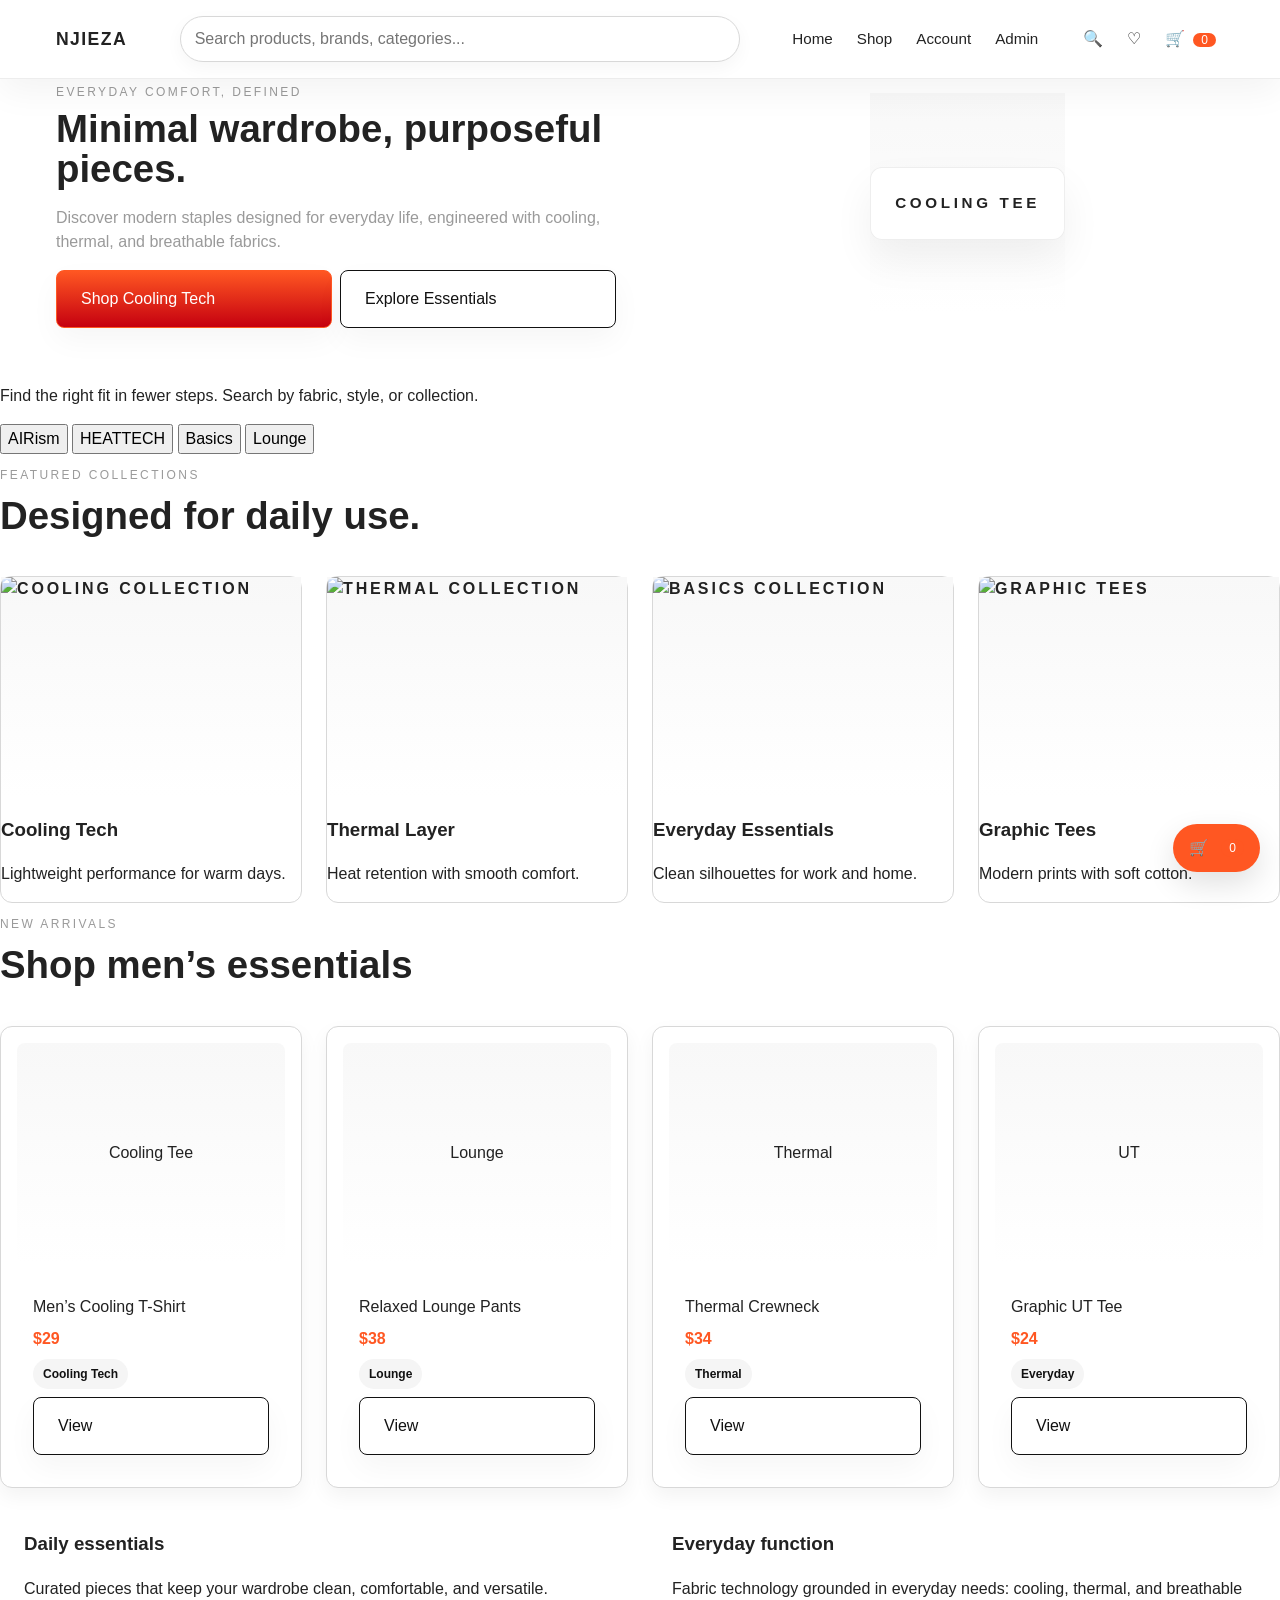
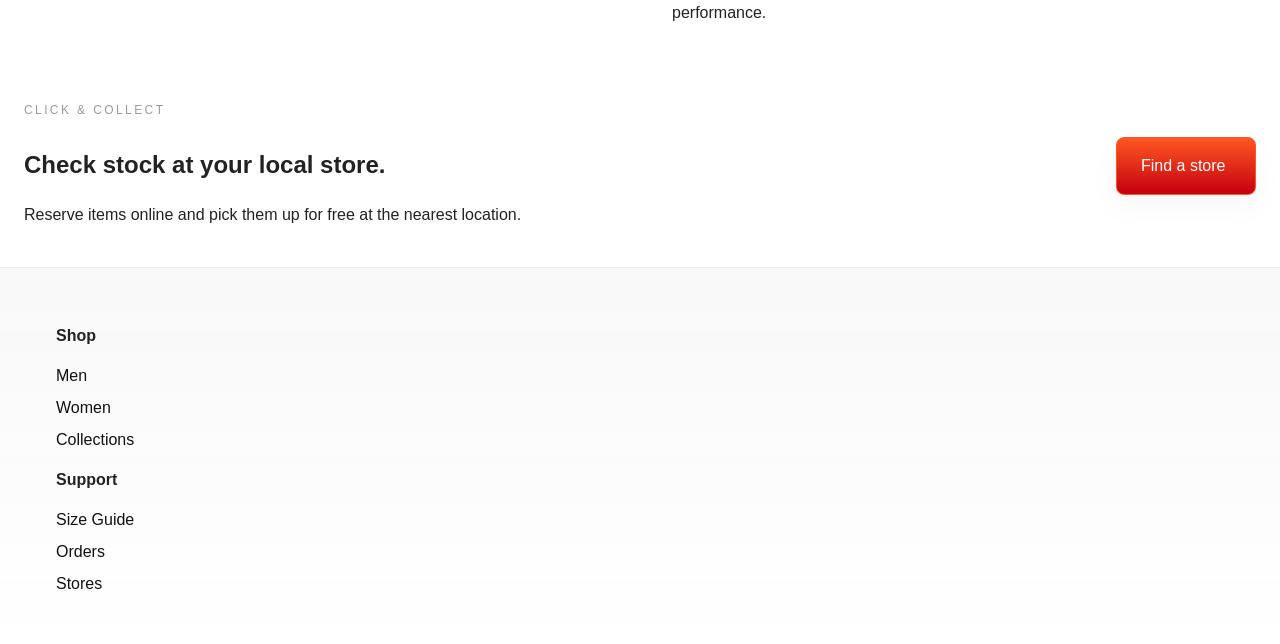
==== commit ed4396f6: "hdf" ====
--- a/index.html
+++ b/index.html
@@ -12,6 +12,9 @@
       <header class="site-header">
         <div class="header-inner">
           <a class="logo" href="index.html">njieza</a>
+          <div class="search-inline">
+            <input type="search" placeholder="Search products, brands, categories..." aria-label="Search" id="global-search" />
+          </div>
           <nav class="main-nav" aria-label="Primary navigation">
             <a href="index.html">Home</a>
             <a href="shop.html">Shop</a>
@@ -161,8 +164,8 @@
       <footer class="site-footer">
         <div class="footer-grid">
           <div>
-            <h3>Njieza</h3>
-            <p>Clean, functional clothing for everyday life.</p>
+
+          <div class="mini-cart-drawer hidden" id="mini-cart-1">
           </div>
           <div>
             <p><strong>Shop</strong></p>
@@ -179,6 +182,10 @@
         </div>
       </footer>
 
+          <div class="cart-float" role="button" aria-label="Open cart" onclick="(function(e){const btn=e.currentTarget; (typeof openCart==='function') && openCart(btn); })(event)">
+            🛒 <span class="cart-count">0</span>
+          </div>
+
       <div class="mini-cart-drawer hidden" id="mini-cart">
         <div class="drawer-header">
           <h2>Your cart</h2>
--- a/styles.css
+++ b/styles.css
@@ -1,5 +1,5 @@
 :root {
-  --red: #e60012;
+  --red: #ff5722;
   --black: #111111;
   --charcoal: #222222;
   --white: #ffffff;
@@ -76,6 +76,34 @@
   padding: var(--space-m);
 }
 
+.header-inner .search-inline {
+  flex: 1 1 480px;
+  max-width: 560px;
+  margin: 0 var(--space-m);
+}
+.header-inner .search-inline input {
+  width: 100%;
+  padding: 10px 14px;
+  border-radius: 24px;
+  border: 1px solid var(--gray-200);
+  box-shadow: 0 6px 18px rgba(17,17,17,0.04);
+}
+
+.cart-float {
+  position: fixed;
+  right: 20px;
+  bottom: 28px;
+  z-index: 500;
+  background: var(--red);
+  color: #fff;
+  padding: 12px 16px;
+  border-radius: 28px;
+  box-shadow: 0 12px 30px rgba(0,0,0,0.12);
+  display: flex;
+  align-items: center;
+  gap: 8px;
+}
+
 .logo {
   font-size: 1.1rem;
   font-weight: 700;
@@ -310,6 +338,26 @@
   flex-direction: column;
   gap: 8px;
 }
+
+/* product grid layout */
+#shop-products {
+  display: grid;
+  grid-template-columns: repeat(auto-fill, minmax(220px, 1fr));
+  gap: 18px;
+  align-items: start;
+}
+
+.product-card .product-actions { margin-top:auto; display:flex; gap:8px }
+.product-card .badge { justify-self:start }
+
+.product-card strong { color: var(--red); font-size:1.05rem }
+
+.promo { background: rgba(0,0,0,0.04); padding:4px 8px; border-radius:8px; font-size:0.75rem; color:var(--charcoal); }
+.promo.deal { background: linear-gradient(90deg, #ffd1c4, #ffb199); color:var(--red); font-weight:700 }
+
+/* flying image animation */
+.flying-img { position:fixed; z-index:9999; border-radius:8px; transition: transform 0.7s cubic-bezier(.2,.8,.2,1), opacity 0.7s; pointer-events:none; }
+.cart-float.pulse { transform: scale(1.08); box-shadow: 0 18px 40px rgba(0,0,0,0.18); }
 
 .history-card, .table-row.order-row {
   display: flex;
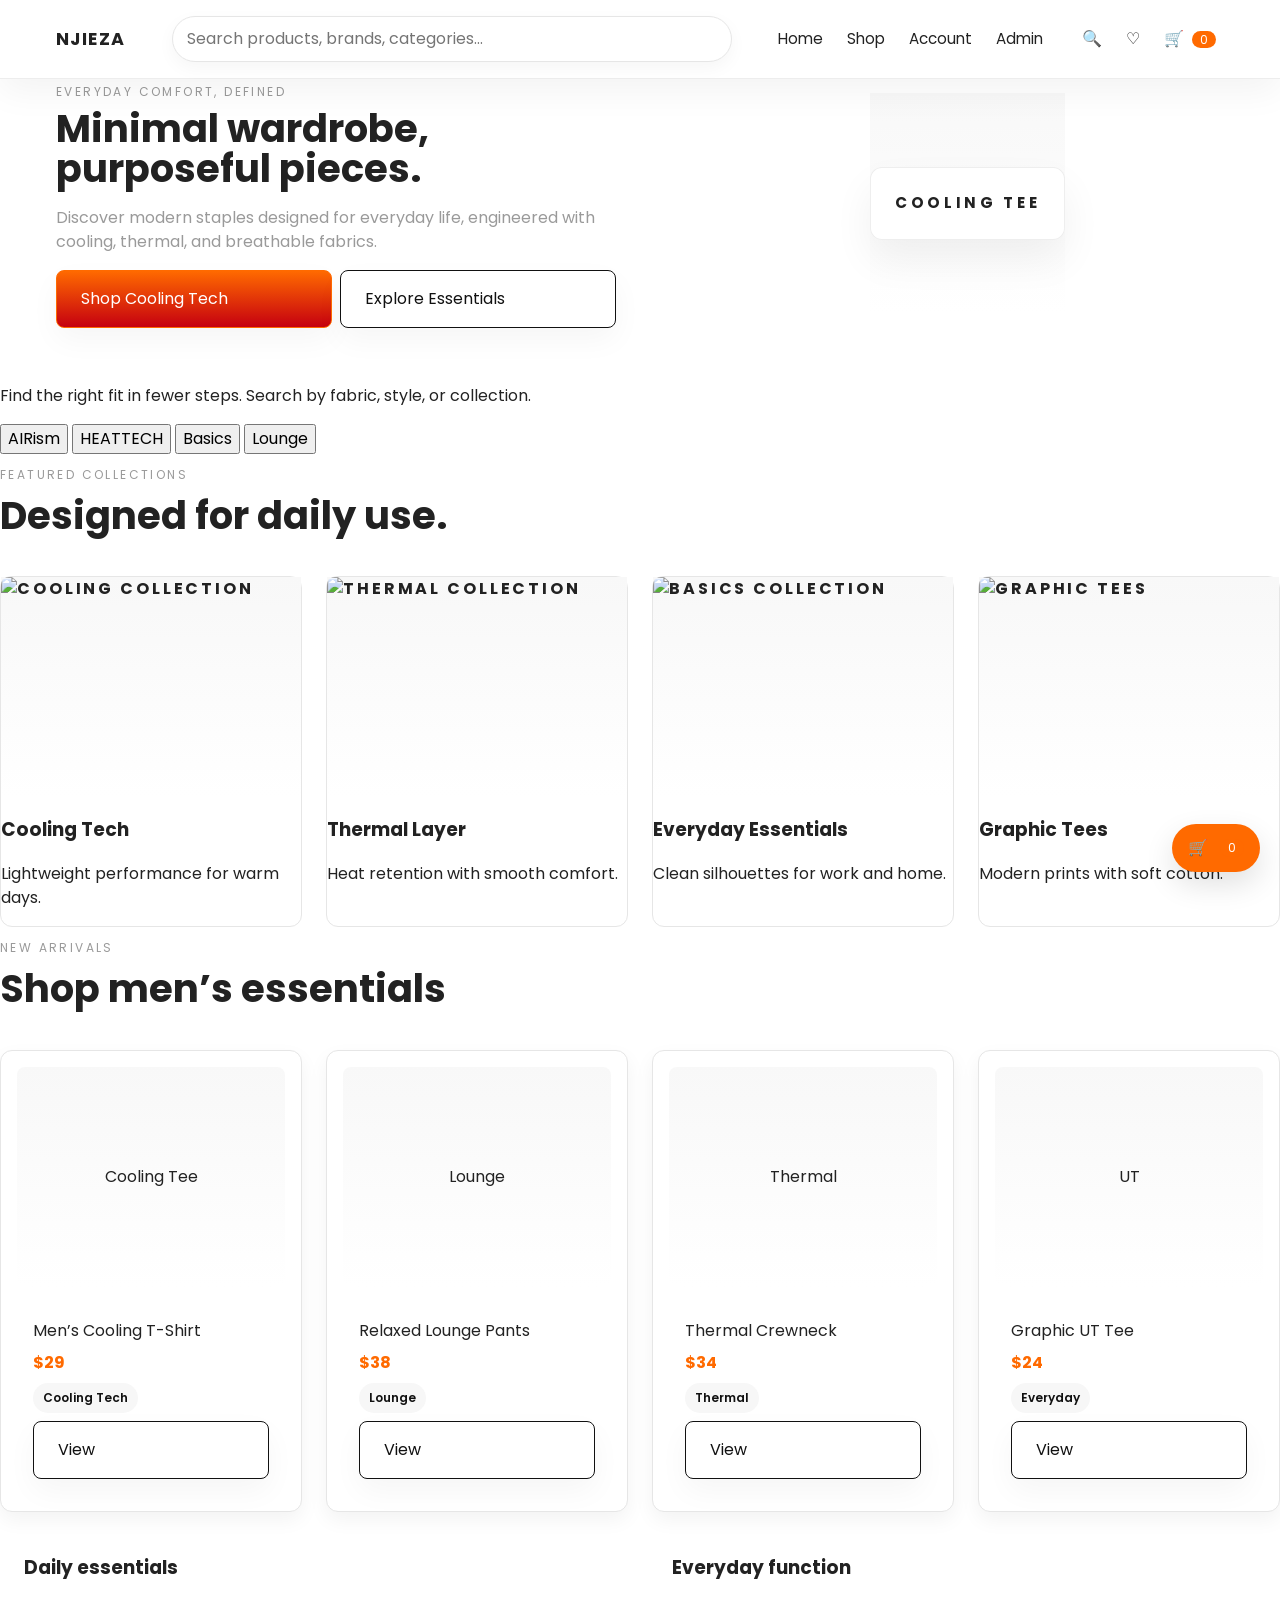
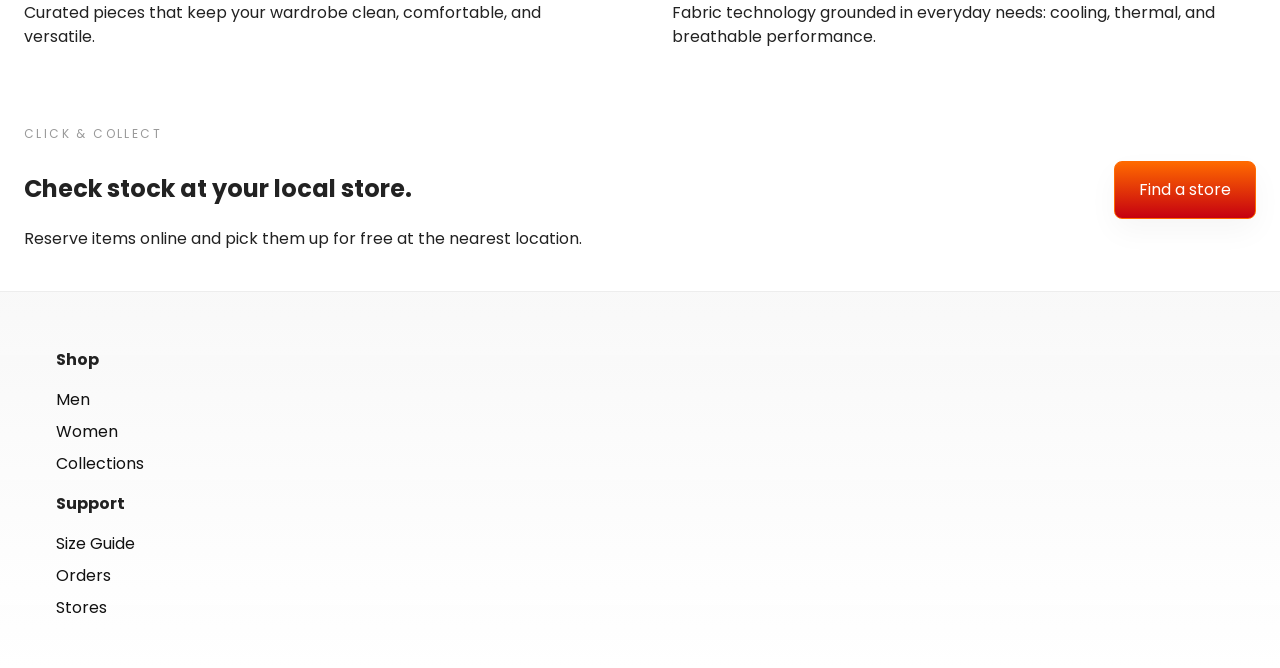
==== commit fae5972c: "gggg" ====
--- a/index.html
+++ b/index.html
@@ -5,6 +5,7 @@
     <meta name="viewport" content="width=device-width, initial-scale=1.0" />
     <title>Njieza — Modern Minimal Clothing</title>
     <link rel="stylesheet" href="styles.css" />
+    <link href="https://fonts.googleapis.com/css2?family=Poppins:wght@300;400;600;700&display=swap" rel="stylesheet">
     <script defer src="script.js"></script>
   </head>
   <body>
--- a/styles.css
+++ b/styles.css
@@ -1,11 +1,12 @@
 :root {
-  --red: #ff5722;
+  --red: #ff6a00; /* primary accent (Zalora-like) */
+  --accent: #ff6a00;
   --black: #111111;
   --charcoal: #222222;
   --white: #ffffff;
-  --gray-100: #f5f5f5;
-  --gray-200: #d8d8d8;
-  --gray-300: #e0e0e0;
+  --gray-100: #f7f7f7;
+  --gray-200: #e6e6e6;
+  --gray-300: #d9d9d9;
   --gray-400: #9a9a9a;
   --text: #222222;
   --radius-sm: 6px;
@@ -31,7 +32,7 @@
 body {
   margin: 0;
   min-height: 100vh;
-  font-family: Inter, Roboto, Helvetica Neue, Arial, sans-serif;
+  font-family: Poppins, Inter, Roboto, Helvetica Neue, Arial, sans-serif;
   color: var(--text);
   background: #fff;
   line-height: 1.5;
@@ -94,7 +95,7 @@
   right: 20px;
   bottom: 28px;
   z-index: 500;
-  background: var(--red);
+  background: var(--accent);
   color: #fff;
   padding: 12px 16px;
   border-radius: 28px;
@@ -167,6 +168,31 @@
   gap: var(--space-s);
   margin-top: var(--space-s);
 }
+
+.suggestions-list {
+  position: absolute;
+  left: 0;
+  right: 0;
+  background: var(--white);
+  border: 1px solid var(--gray-200);
+  box-shadow: 0 14px 28px rgba(17,17,17,0.06);
+  padding: 8px;
+  border-radius: 8px;
+  z-index: 60;
+  max-height: 300px;
+  overflow: auto;
+}
+.suggestion-item {
+  display: block;
+  width: 100%;
+  text-align: left;
+  padding: 8px 10px;
+  border: none;
+  background: transparent;
+  font-size: 0.95rem;
+  color: var(--charcoal);
+}
+.suggestion-item:hover { background: var(--gray-100); }
 
 .search-suggestions button {
   border: 1px solid var(--gray-200);
@@ -324,8 +350,8 @@
 .hero-image-frame { background: linear-gradient(180deg, rgba(230,0,18,0.06), rgba(255,255,255,0.4)); color: var(--red); }
 
 .product-card {
-  display: grid;
-  grid-template-rows: auto 1fr;
+  display: flex;
+  flex-direction: column;
   gap: var(--space-m);
   border-radius: var(--radius-md);
   padding: var(--space-m);
@@ -349,6 +375,20 @@
 
 .product-card .product-actions { margin-top:auto; display:flex; gap:8px }
 .product-card .badge { justify-self:start }
+
+.product-card { position: relative; }
+.product-card .quick-view {
+  position: absolute;
+  top: 10px;
+  right: 10px;
+  border: none;
+  background: rgba(255,255,255,0.92);
+  padding: 6px 8px;
+  border-radius: 8px;
+  box-shadow: 0 6px 18px rgba(17,17,17,0.06);
+  display: none;
+}
+.product-card:hover .quick-view { display: block; }
 
 .product-card strong { color: var(--red); font-size:1.05rem }
 
